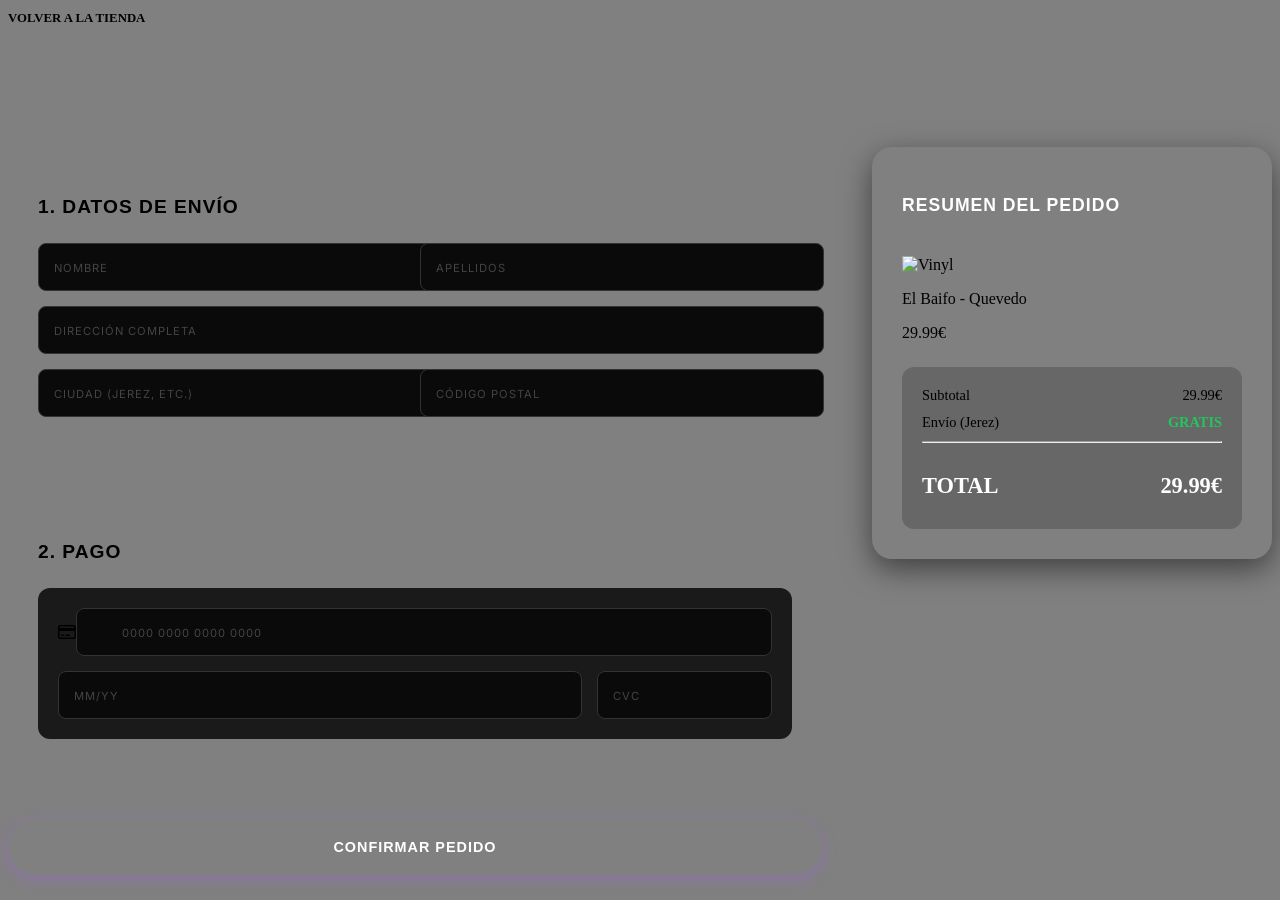
==== checkout/checkout.html @ c5056dcd "Update checkout.html with new product details" ====
<!DOCTYPE html>
<html lang="es">
<head>
    <meta charset="UTF-8">
    <meta name="viewport" content="width=device-width, initial-scale=1.0">
    <title>Checkout | Flowstage</title>
    <link href="https://fonts.googleapis.com/css2?family=Inter:wght@300;400;700&family=Syncopate:wght@400;700&display=swap" rel="stylesheet">
    <link rel="stylesheet" href="https://cdnjs.cloudflare.com/ajax/libs/font-awesome/6.4.0/css/all.min.css">
    <link rel="stylesheet" href="style.css"> <!-- Reutilizamos estilos globales -->
    <link rel="stylesheet" href="checkout.css">
</head>
<body class="checkout-page">

    <header>
        <div class="container">
            <nav>
                <a href="../index.html" class="back-link"> Volver a la tienda</a>
            </nav>
        </div>
    </header>

    <main class="container section-padding">
        <h1 class="section-title">Finalizar Compra</h1>

        <div class="checkout-grid">
            <!-- COLUMNA IZQUIERDA: FORMULARIO -->
            <section class="checkout-form">
                <form id="purchase-form">
                    <div class="form-group">
                        <h3>1. Datos de Envío</h3>
                        <div class="input-row">
                            <input type="text" placeholder="Nombre" required>
                            <input type="text" placeholder="Apellidos" required>
                        </div>
                        <input type="text" placeholder="Dirección completa" required>
                        <div class="input-row">
                            <input type="text" placeholder="Ciudad (Jerez, etc.)" required>
                            <input type="text" placeholder="Código Postal" required>
                        </div>
                    </div>

                    <div class="form-group">
                        <h3>2. Pago</h3>
                        <div class="payment-box">
                            <div class="card-input">
                                <i class="far fa-credit-card"></i>
                                <input type="text" placeholder="0000 0000 0000 0000" maxlength="16" required>
                            </div>
                            <div class="input-row">
                                <input type="text" placeholder="MM/YY" maxlength="5" required>
                                <input type="text" placeholder="CVC" maxlength="3" required>
                            </div>
                        </div>
                    </div>

                    <button type="submit" class="btn btn-primary btn-large">Confirmar Pedido</button>
                </form>
            </section>

            <!-- COLUMNA DERECHA: RESUMEN -->
            <aside class="order-summary">
                <div class="summary-card">
                    <h3>Resumen del pedido</h3>
                    <div class="cart-items" id="cart-items-list">
                        <!-- Los items se cargarán por JS o puedes dejarlos estáticos para la demo -->
                        <div class="item-mini">
                            <img src="Imagenes/el_baifo_quevedo" alt="Vinyl">
                            <div class="item-info">
                                <p>El Baifo - Quevedo</p>
                                <span>29.99€</span>
                            </div>
                        </div>
                    </div>

                    <div class="summary-totals">
                        <div class="total-row">
                            <span>Subtotal</span>
                            <span>29.99€</span>
                        </div>
                        <div class="total-row">
                            <span>Envío (Jerez)</span>
                            <span class="free">GRATIS</span>
                        </div>
                        <hr>
                        <div class="total-row final">
                            <span>TOTAL</span>
                            <span>29.99€</span>
                        </div>
                    </div>
                </div>
            </aside>
        </div>
    </main>

    <!-- MODAL DE ÉXITO (Oculto inicialmente) -->
    <div id="success-modal" class="modal">
        <div class="modal-content">
            <i class="fas fa-check-circle"></i>
            <h2>¡Pedido Confirmado!</h2>
            <p>Gracias por confiar en Flowstage. Tu música va de camino a Jerez.</p>
            <a href="index.html" class="btn btn-primary">Volver al inicio</a>
        </div>
    </div>

    <script src="checkout.js"></script>
</body>
</html>
---- checkout/checkout.css ----
/* TÍTULO PRINCIPAL (Finalizar Compra) */
h1.section-title {
    font-family: 'Syncopate', sans-serif;
    font-size: clamp(1.8rem, 5vw, 2.8rem); /* Tamaño responsivo */
    text-transform: uppercase;
    letter-spacing: -1px;
    margin-bottom: 40px;
    /* Degradado igual al logo de la home */
    background: linear-gradient(90deg, #fff, var(--accent-purple));
    -webkit-background-clip: text;
    -webkit-text-fill-color: transparent;
}

/* TÍTULOS DE LAS CAJAS (1. Datos de Envío, 2. Pago Simulado) */
.form-group h3 {
    font-family: 'Syncopate', sans-serif;
    font-size: 1rem;
    text-transform: uppercase;
    letter-spacing: 1px;
    color: var(--accent-purple); /* Color de acento */
    margin-bottom: 30px;
    display: flex;
    align-items: center;
}

/* TÍTULO DEL RESUMEN (Caja derecha) */
.summary-card h3 {
    font-family: 'Syncopate', sans-serif;
    font-size: 0.9rem;
    text-transform: uppercase;
    letter-spacing: 1px;
    color: #fff;
    border-bottom: 1px solid var(--glass);
    padding-bottom: 15px;
    margin-bottom: 25px;
}

input {
    font-family: 'Inter', sans-serif; /* Texto de lectura limpio */
    background: #0d0d0d;
    border: 1px solid #222;
    padding: 15px;
    border-radius: 8px;
    color: white;
    transition: var(--transition);
}

input:focus {
    border-color: var(--accent-purple);
    background: #111;
    box-shadow: 0 0 10px rgba(168, 85, 247, 0.2);
    outline: none;
}

/* Estilo para los placeholders (el texto sugerido) */
input::placeholder {
    color: #444;
    text-transform: uppercase;
    font-size: 0.7rem;
    letter-spacing: 1px;
}

/* Estilos específicos para Checkout */
.checkout-page {
    background: gray;
}

.back-link {
    color: var(--text-dim);
    font-size: 0.8rem;
    text-transform: uppercase;
    font-weight: 700;
    text-decoration: none;
}

.checkout-grid {
    display: grid;
    grid-template-columns: 1fr 400px;
    gap: 50px;
    margin-top: 40px;
}

.form-group {
    background: var(--bg-card);
    padding: 30px;
    border-radius: 20px;
    margin-bottom: 30px;
    border: 1px solid var(--glass);
}

.form-group h3 {
    margin-bottom: 25px;
    font-size: 1.2rem;
    color: var(--accent-purple);
}

.input-row {
    display: grid;
    grid-template-columns: 1fr 1fr;
    gap: 10px;
}

input {
    width: 100%;
    background: #0a0a0a;
    border: 1px solid #333;
    padding: 15px;
    border-radius: 8px;
    color: white;
    margin-bottom: 15px;
    font-family: 'Inter', sans-serif;
}

input:focus {
    outline: none;
    border-color: var(--accent-purple);
}

/* 1. Contenedor principal del pago */
.payment-box {
    background: #1a1a1a;
    padding: 20px;
    border-radius: 12px;
    width: 100%; /* Asegura que no se pase del ancho del padre */
    box-sizing: border-box;
}

/* 2. Ajuste de las filas de input */
.payment-box .input-row {
    display: grid;
    grid-template-columns: 1fr 100px; /* El CVC tendrá siempre 100px de ancho */
    gap: 15px;
    width: 100%;
    margin-top: 15px; /* Separación con el número de tarjeta */
}

/* 3. ¡IMPORTANTE! Quitar márgenes que empujan la caja hacia afuera */
.payment-box input {
    margin-bottom: 0 !important; /* Quita el margen de 15px que pusimos globalmente */
    width: 100%;
    box-sizing: border-box; /* Evita que el padding sume ancho extra */
}

/* 4. Estilo específico para el número de tarjeta (el de arriba) */
.card-input {
    width: 100%;
    position: relative;
    display: flex;
    align-items: center;
}

.card-input input {
    padding-left: 45px; /* Espacio para el icono de la tarjeta */
}

/* BOTÓN DE CONFIRMACIÓN (Estilo Flowstage) */
.btn-large {
    width: 100%;
    padding: 20px;
    margin-top: 20px;
    
    /* Formato idéntico a la Home */
    font-family: 'Syncopate', sans-serif;
    font-weight: 700;
    text-transform: uppercase;
    font-size: 0.9rem;
    letter-spacing: 1px;
    
    background: var(--accent-purple);
    color: white;
    border: none;
    border-radius: 50px; /* Redondeado total como en la principal */
    cursor: pointer;
    transition: var(--transition);
    
    /* Sombra inicial sutil */
    box-shadow: 0 4px 15px rgba(168, 85, 247, 0.3);
}

/* EFECTO HOVER (Al pasar el ratón) */
.btn-large:hover {
    transform: translateY(-3px); /* Se eleva un poco */
    background: #b566ff; /* Un púrpura un poco más claro */
    box-shadow: 0 0 25px rgba(168, 85, 247, 0.6); /* Brillo neón */
}

/* EFECTO ACTIVE (Al hacer click) */
.btn-large:active {
    transform: translateY(-1px);
}

/* Estilo para cuando el botón está deshabilitado (Procesando...) */
.btn-large:disabled {
    background: #333;
    cursor: not-allowed;
    transform: none;
    box-shadow: none;
}

/* CAJA DEL RESUMEN DEL PEDIDO */
.summary-card {
    background: var(--bg-card); /* Usamos el gris oscuro de las tarjetas */
    padding: 30px;
    border-radius: 20px;
    border: 1px solid var(--accent-purple); /* Borde neón para que resalte */
    position: sticky;
    top: 120px; /* Se queda pegado al hacer scroll */
    box-shadow: 0 10px 30px rgba(0, 0, 0, 0.5); /* Sombra para dar profundidad */
}

/* Título dentro de la caja */
.summary-card h3 {
    margin-bottom: 25px;
    font-size: 1.1rem;
    border-bottom: 1px solid var(--glass);
    padding-bottom: 15px;
    color: white;
}

/* Contenedor de los productos dentro de la caja */
.cart-items {
    margin-bottom: 25px;
}

/* Fila de totales */
.summary-totals {
    background: rgba(0, 0, 0, 0.2); /* Un fondo un poco más oscuro para los totales */
    padding: 20px;
    border-radius: 12px;
}

.total-row {
    display: flex;
    justify-content: space-between;
    margin-bottom: 10px;
    font-size: 0.9rem;
    color: var(--text-dim);
}

.total-row.final {
    margin-top: 15px;
    padding-top: 15px;
    border-top: 1px solid var(--glass);
    font-size: 1.4rem;
    font-weight: 700;
    color: white;
}

.total-row span.free {
    color: #22c55e; /* Color verde para el envío gratis */
    font-weight: 700;
}

.free { color: #22c55e; font-weight: 700; }

.final {
    font-size: 1.3rem;
    font-weight: 700;
    margin-top: 20px;
}

/* Modal */
.modal {
    display: none;
    position: fixed;
    top: 0; left: 0; width: 100%; height: 100%;
    background: rgba(0,0,0,0.9);
    z-index: 2000;
    justify-content: center;
    align-items: center;
}

.modal-content {
    background: var(--bg-card);
    padding: 50px;
    border-radius: 30px;
    text-align: center;
    max-width: 400px;
    border: 1px solid var(--accent-purple);
}

.modal-content i {
    font-size: 4rem;
    color: #22c55e;
    margin-bottom: 20px;
}

@media (max-width: 992px) {
    .checkout-grid { grid-template-columns: 1fr; }
}
/* Solo afecta a la fila que está dentro de la caja de pago */
.payment-box .input-row {
    grid-template-columns: 3fr 1fr; /* Aquí el CVC será aún más pequeño (25% del total) */
}
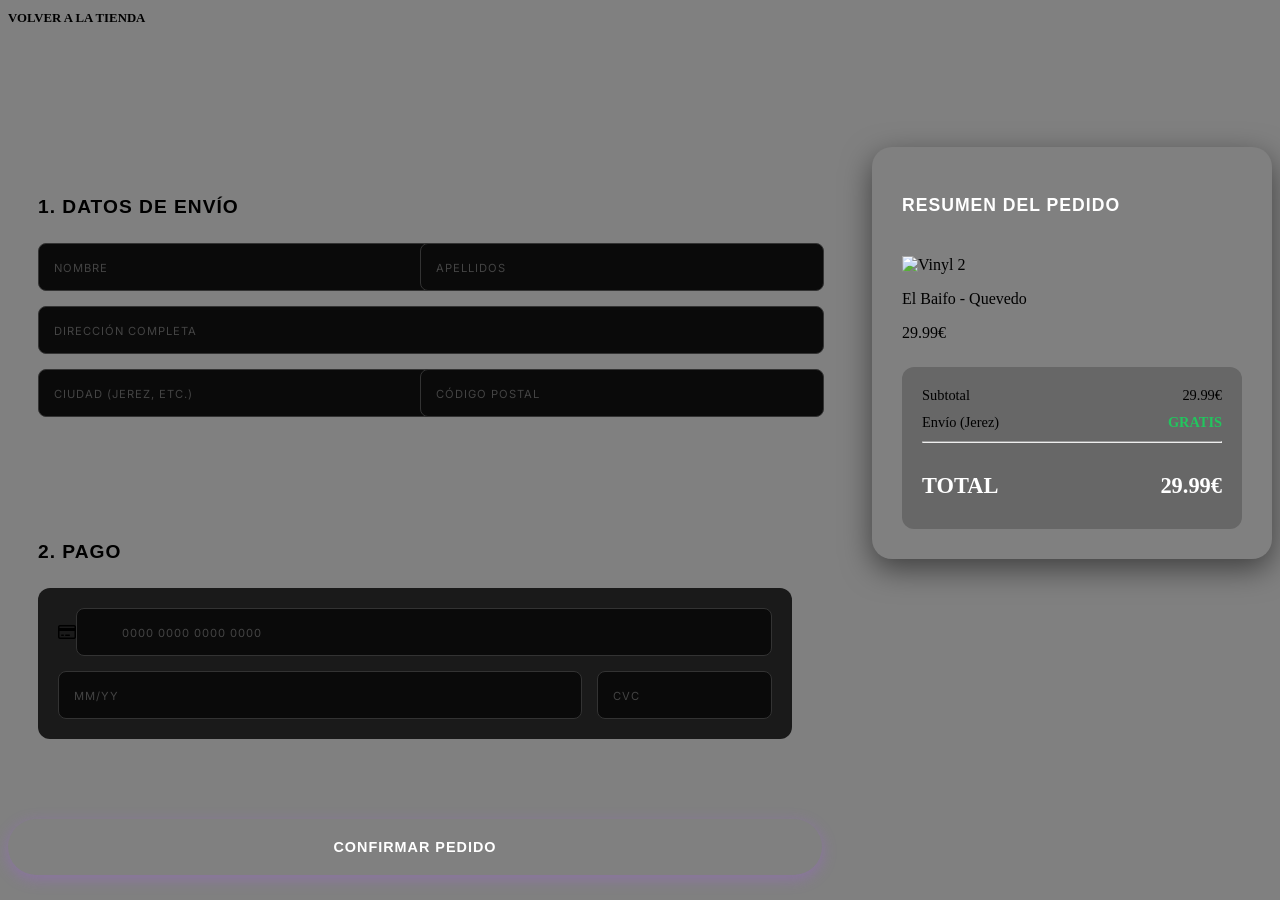
==== commit 1e1ed6a5: "Fix HTML formatting issues in checkout.html" ====
--- a/checkout/checkout.html
+++ b/checkout/checkout.html
@@ -64,7 +64,7 @@
                     <div class="cart-items" id="cart-items-list">
                         <!-- Los items se cargarán por JS o puedes dejarlos estáticos para la demo -->
                         <div class="item-mini">
-                            <img src="Imagenes/el_baifo_quevedo" alt="Vinyl">
+                            <img img src="Imagenes/el_baifo_quevedo.png" class="vinyl-img" alt="Vinyl 2">
                             <div class="item-info">
                                 <p>El Baifo - Quevedo</p>
                                 <span>29.99€</span>
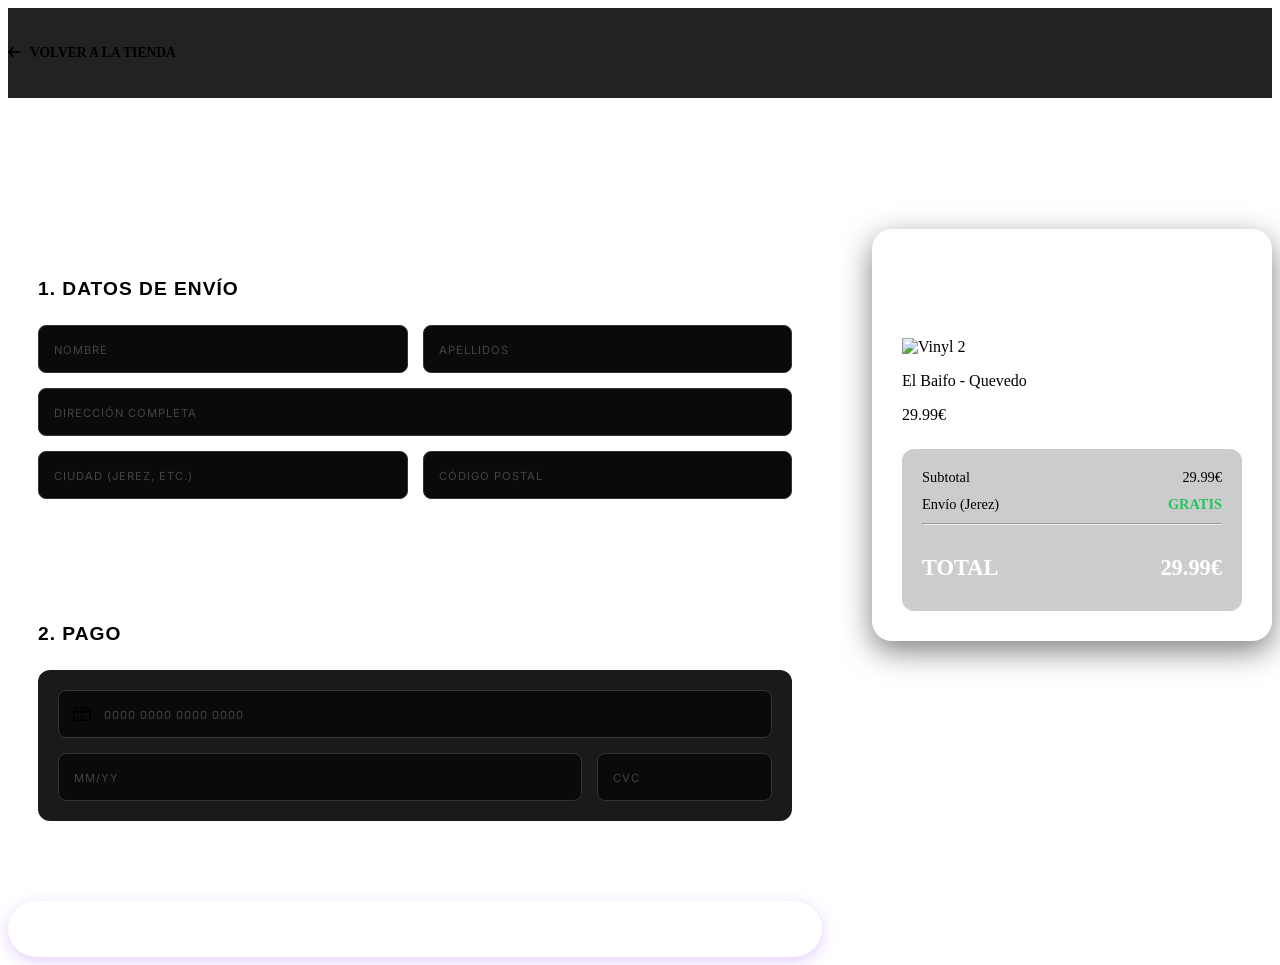
==== commit 4ae8f752: "Refactor checkout.html structure and styles" ====
--- a/checkout/checkout.html
+++ b/checkout/checkout.html
@@ -11,14 +11,16 @@
 </head>
 <body class="checkout-page">
 
-    <header>
+<header class="checkout-header">
         <div class="container">
             <nav>
-                <a href="../index.html" class="back-link"> Volver a la tienda</a>
+                <a href="../index.html" class="back-link">
+                    <i class="fas fa-arrow-left"></i> Volver a la tienda
+                </a>
             </nav>
         </div>
-    </header>
-
+</header>
+    
     <main class="container section-padding">
         <h1 class="section-title">Finalizar Compra</h1>
 
--- a/checkout/checkout.css
+++ b/checkout/checkout.css
@@ -1,48 +1,115 @@
-/* TÍTULO PRINCIPAL (Finalizar Compra) */
+/* TÍTULO PRINCIPAL */
 h1.section-title {
     font-family: 'Syncopate', sans-serif;
-    font-size: clamp(1.8rem, 5vw, 2.8rem); /* Tamaño responsivo */
+    font-size: clamp(1.8rem, 5vw, 2.8rem);
     text-transform: uppercase;
     letter-spacing: -1px;
     margin-bottom: 40px;
-    /* Degradado igual al logo de la home */
     background: linear-gradient(90deg, #fff, var(--accent-purple));
     -webkit-background-clip: text;
     -webkit-text-fill-color: transparent;
 }
 
-/* TÍTULOS DE LAS CAJAS (1. Datos de Envío, 2. Pago Simulado) */
+/* FONDO DE LA PÁGINA (Corregido) */
+.checkout-page {
+    background-color: var(--bg-dark); /* Adiós al gris, vuelve el modo oscuro */
+}
+
+/* HEADER ESPECÍFICO DE CHECKOUT */
+.checkout-header {
+    height: 90px;
+    display: flex;
+    align-items: center;
+    background: rgba(10, 10, 10, 0.9);
+    backdrop-filter: blur(12px);
+    border-bottom: 1px solid var(--glass);
+    margin-bottom: 40px;
+}
+
+.back-link {
+    color: var(--text-dim);
+    font-size: 0.85rem;
+    text-transform: uppercase;
+    font-weight: 700;
+    text-decoration: none;
+    transition: var(--transition);
+    display: flex;
+    align-items: center;
+    gap: 10px;
+}
+
+.back-link:hover {
+    color: var(--accent-purple);
+}
+
+/* ESTRUCTURA PRINCIPAL */
+.checkout-grid {
+    display: grid;
+    grid-template-columns: 1fr 400px;
+    gap: 50px;
+}
+
+/* CAJAS DE FORMULARIO Y RESUMEN */
+.form-group, .summary-card {
+    background: var(--bg-card);
+    padding: 30px;
+    border-radius: 20px;
+    border: 1px solid var(--glass);
+}
+
+.form-group {
+    margin-bottom: 30px;
+}
+
+.summary-card {
+    border-color: var(--accent-purple); /* Toque neón al resumen */
+    position: sticky;
+    top: 120px;
+    box-shadow: 0 10px 30px rgba(0, 0, 0, 0.5);
+}
+
+.form-group h3, .summary-card h3 {
+    font-family: 'Syncopate', sans-serif;
+    text-transform: uppercase;
+    letter-spacing: 1px;
+}
+
 .form-group h3 {
-    font-family: 'Syncopate', sans-serif;
-    font-size: 1rem;
-    text-transform: uppercase;
-    letter-spacing: 1px;
-    color: var(--accent-purple); /* Color de acento */
-    margin-bottom: 30px;
-    display: flex;
-    align-items: center;
-}
-
-/* TÍTULO DEL RESUMEN (Caja derecha) */
+    font-size: 1.2rem;
+    color: var(--accent-purple);
+    margin-bottom: 25px;
+}
+
 .summary-card h3 {
-    font-family: 'Syncopate', sans-serif;
-    font-size: 0.9rem;
-    text-transform: uppercase;
-    letter-spacing: 1px;
-    color: #fff;
+    font-size: 1.1rem;
+    color: white;
     border-bottom: 1px solid var(--glass);
     padding-bottom: 15px;
     margin-bottom: 25px;
 }
 
+/* INPUTS UNIFICADOS */
+.input-row {
+    display: grid;
+    grid-template-columns: 1fr 1fr;
+    gap: 15px;
+    margin-bottom: 15px;
+}
+
 input {
-    font-family: 'Inter', sans-serif; /* Texto de lectura limpio */
-    background: #0d0d0d;
-    border: 1px solid #222;
+    width: 100%;
+    font-family: 'Inter', sans-serif;
+    background: #0a0a0a;
+    border: 1px solid #333;
     padding: 15px;
     border-radius: 8px;
     color: white;
     transition: var(--transition);
+    box-sizing: border-box;
+}
+
+input:not(.input-row input) {
+    margin-bottom: 15px;
 }
 
 input:focus {
@@ -52,7 +119,6 @@
     outline: none;
 }
 
-/* Estilo para los placeholders (el texto sugerido) */
 input::placeholder {
     color: #444;
     text-transform: uppercase;
@@ -60,136 +126,70 @@
     letter-spacing: 1px;
 }
 
-/* Estilos específicos para Checkout */
-.checkout-page {
-    background: gray;
-}
-
-.back-link {
-    color: var(--text-dim);
-    font-size: 0.8rem;
-    text-transform: uppercase;
-    font-weight: 700;
-    text-decoration: none;
-}
-
-.checkout-grid {
-    display: grid;
-    grid-template-columns: 1fr 400px;
-    gap: 50px;
-    margin-top: 40px;
-}
-
-.form-group {
-    background: var(--bg-card);
-    padding: 30px;
-    border-radius: 20px;
-    margin-bottom: 30px;
-    border: 1px solid var(--glass);
-}
-
-.form-group h3 {
-    margin-bottom: 25px;
-    font-size: 1.2rem;
-    color: var(--accent-purple);
-}
-
-.input-row {
-    display: grid;
-    grid-template-columns: 1fr 1fr;
-    gap: 10px;
-}
-
-input {
-    width: 100%;
-    background: #0a0a0a;
-    border: 1px solid #333;
-    padding: 15px;
-    border-radius: 8px;
-    color: white;
-    margin-bottom: 15px;
-    font-family: 'Inter', sans-serif;
-}
-
-input:focus {
-    outline: none;
-    border-color: var(--accent-purple);
-}
-
-/* 1. Contenedor principal del pago */
+/* ZONA DE PAGO (TARJETA) */
 .payment-box {
     background: #1a1a1a;
     padding: 20px;
     border-radius: 12px;
-    width: 100%; /* Asegura que no se pase del ancho del padre */
+    width: 100%;
     box-sizing: border-box;
 }
 
-/* 2. Ajuste de las filas de input */
+.card-input {
+    width: 100%;
+    position: relative;
+    display: flex;
+    align-items: center;
+}
+
+.card-input i {
+    position: absolute;
+    left: 15px;
+    color: var(--text-dim);
+}
+
+.card-input input {
+    padding-left: 45px;
+    margin-bottom: 0 !important; 
+}
+
 .payment-box .input-row {
-    display: grid;
-    grid-template-columns: 1fr 100px; /* El CVC tendrá siempre 100px de ancho */
+    grid-template-columns: 3fr 1fr;
     gap: 15px;
-    width: 100%;
-    margin-top: 15px; /* Separación con el número de tarjeta */
-}
-
-/* 3. ¡IMPORTANTE! Quitar márgenes que empujan la caja hacia afuera */
+    margin-top: 15px;
+    margin-bottom: 0;
+}
+
 .payment-box input {
-    margin-bottom: 0 !important; /* Quita el margen de 15px que pusimos globalmente */
-    width: 100%;
-    box-sizing: border-box; /* Evita que el padding sume ancho extra */
-}
-
-/* 4. Estilo específico para el número de tarjeta (el de arriba) */
-.card-input {
-    width: 100%;
-    position: relative;
-    display: flex;
-    align-items: center;
-}
-
-.card-input input {
-    padding-left: 45px; /* Espacio para el icono de la tarjeta */
-}
-
-/* BOTÓN DE CONFIRMACIÓN (Estilo Flowstage) */
+    margin-bottom: 0 !important;
+}
+
+/* BOTÓN DE CONFIRMAR */
 .btn-large {
     width: 100%;
     padding: 20px;
     margin-top: 20px;
-    
-    /* Formato idéntico a la Home */
     font-family: 'Syncopate', sans-serif;
     font-weight: 700;
     text-transform: uppercase;
     font-size: 0.9rem;
     letter-spacing: 1px;
-    
     background: var(--accent-purple);
     color: white;
     border: none;
-    border-radius: 50px; /* Redondeado total como en la principal */
+    border-radius: 50px;
     cursor: pointer;
     transition: var(--transition);
-    
-    /* Sombra inicial sutil */
     box-shadow: 0 4px 15px rgba(168, 85, 247, 0.3);
 }
 
-/* EFECTO HOVER (Al pasar el ratón) */
 .btn-large:hover {
-    transform: translateY(-3px); /* Se eleva un poco */
-    background: #b566ff; /* Un púrpura un poco más claro */
-    box-shadow: 0 0 25px rgba(168, 85, 247, 0.6); /* Brillo neón */
-}
-
-/* EFECTO ACTIVE (Al hacer click) */
-.btn-large:active {
-    transform: translateY(-1px);
-}
-
-/* Estilo para cuando el botón está deshabilitado (Procesando...) */
+    transform: translateY(-3px);
+    background: #b566ff;
+    box-shadow: 0 0 25px rgba(168, 85, 247, 0.6);
+}
+
+.btn-large:active { transform: translateY(-1px); }
 .btn-large:disabled {
     background: #333;
     cursor: not-allowed;
@@ -197,34 +197,11 @@
     box-shadow: none;
 }
 
-/* CAJA DEL RESUMEN DEL PEDIDO */
-.summary-card {
-    background: var(--bg-card); /* Usamos el gris oscuro de las tarjetas */
-    padding: 30px;
-    border-radius: 20px;
-    border: 1px solid var(--accent-purple); /* Borde neón para que resalte */
-    position: sticky;
-    top: 120px; /* Se queda pegado al hacer scroll */
-    box-shadow: 0 10px 30px rgba(0, 0, 0, 0.5); /* Sombra para dar profundidad */
-}
-
-/* Título dentro de la caja */
-.summary-card h3 {
-    margin-bottom: 25px;
-    font-size: 1.1rem;
-    border-bottom: 1px solid var(--glass);
-    padding-bottom: 15px;
-    color: white;
-}
-
-/* Contenedor de los productos dentro de la caja */
-.cart-items {
-    margin-bottom: 25px;
-}
-
-/* Fila de totales */
+/* TOTALES DEL RESUMEN */
+.cart-items { margin-bottom: 25px; }
+
 .summary-totals {
-    background: rgba(0, 0, 0, 0.2); /* Un fondo un poco más oscuro para los totales */
+    background: rgba(0, 0, 0, 0.2);
     padding: 20px;
     border-radius: 12px;
 }
@@ -246,20 +223,9 @@
     color: white;
 }
 
-.total-row span.free {
-    color: #22c55e; /* Color verde para el envío gratis */
-    font-weight: 700;
-}
-
 .free { color: #22c55e; font-weight: 700; }
 
-.final {
-    font-size: 1.3rem;
-    font-weight: 700;
-    margin-top: 20px;
-}
-
-/* Modal */
+/* MODAL */
 .modal {
     display: none;
     position: fixed;
@@ -285,10 +251,7 @@
     margin-bottom: 20px;
 }
 
+/* RESPONSIVE */
 @media (max-width: 992px) {
     .checkout-grid { grid-template-columns: 1fr; }
 }
-/* Solo afecta a la fila que está dentro de la caja de pago */
-.payment-box .input-row {
-    grid-template-columns: 3fr 1fr; /* Aquí el CVC será aún más pequeño (25% del total) */
-}
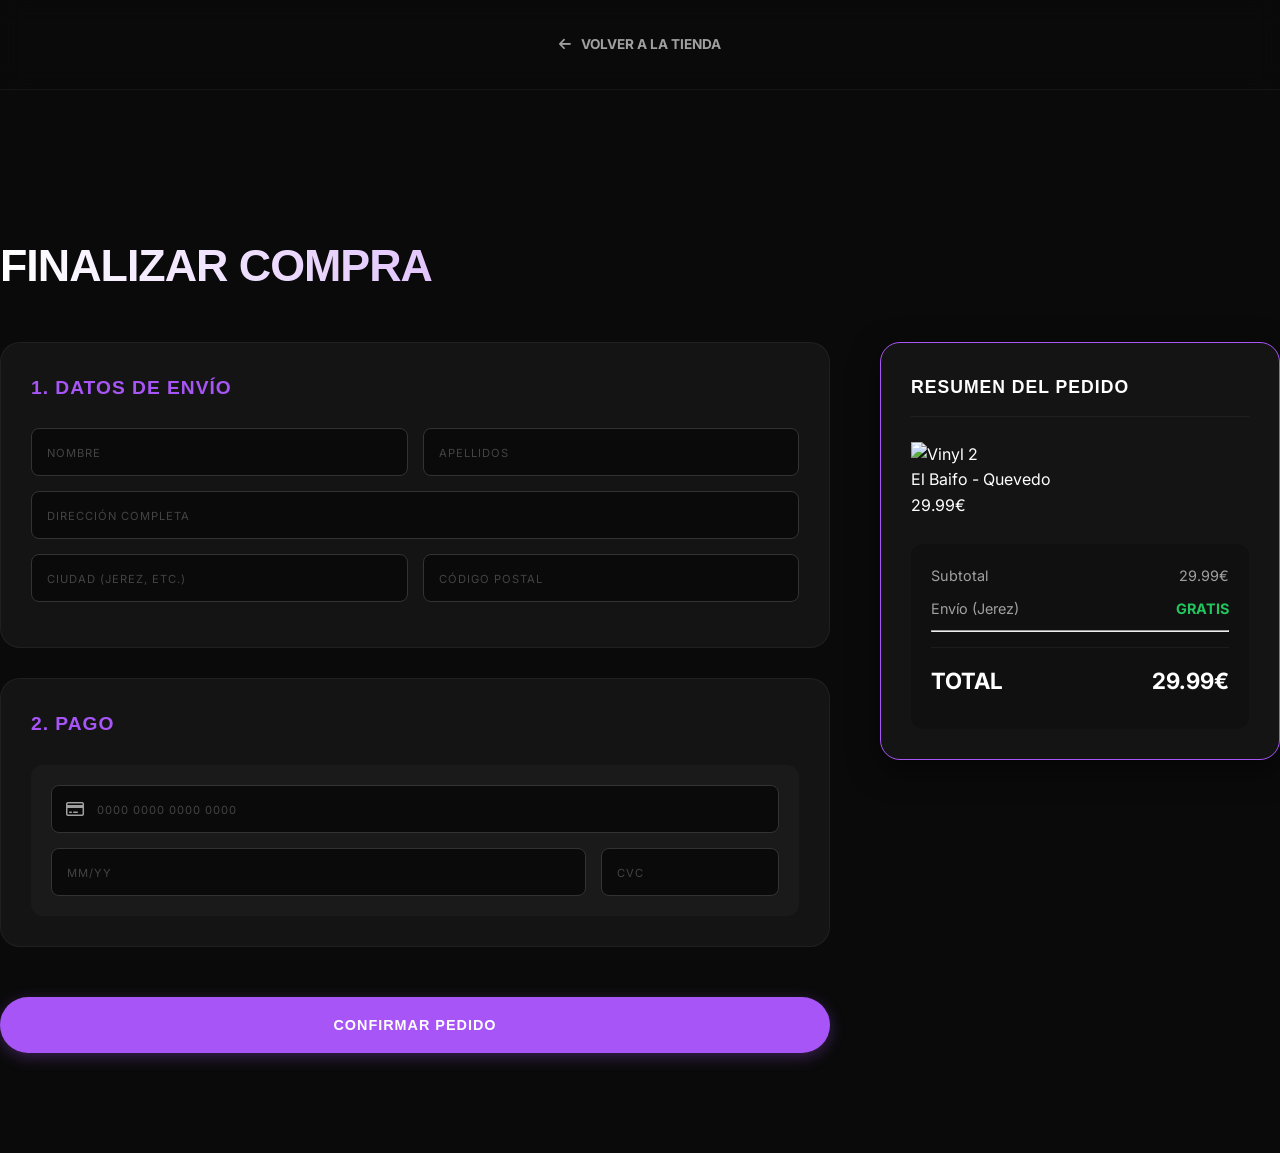
==== commit ae5f42d7: "Fix HTML formatting and structure in checkout.html" ====
--- a/checkout/checkout.html
+++ b/checkout/checkout.html
@@ -6,7 +6,7 @@
     <title>Checkout | Flowstage</title>
     <link href="https://fonts.googleapis.com/css2?family=Inter:wght@300;400;700&family=Syncopate:wght@400;700&display=swap" rel="stylesheet">
     <link rel="stylesheet" href="https://cdnjs.cloudflare.com/ajax/libs/font-awesome/6.4.0/css/all.min.css">
-    <link rel="stylesheet" href="style.css"> <!-- Reutilizamos estilos globales -->
+    <link rel="stylesheet" href="../style.css"> <!-- Reutilizamos estilos globales -->
     <link rel="stylesheet" href="checkout.css">
 </head>
 <body class="checkout-page">
@@ -19,7 +19,7 @@
                 </a>
             </nav>
         </div>
-</header>
+ </header>
     
     <main class="container section-padding">
         <h1 class="section-title">Finalizar Compra</h1>
@@ -66,7 +66,7 @@
                     <div class="cart-items" id="cart-items-list">
                         <!-- Los items se cargarán por JS o puedes dejarlos estáticos para la demo -->
                         <div class="item-mini">
-                            <img img src="Imagenes/el_baifo_quevedo.png" class="vinyl-img" alt="Vinyl 2">
+                            <img src="Imagenes/el_baifo_quevedo.png" class="vinyl-img" alt="Vinyl 2">
                             <div class="item-info">
                                 <p>El Baifo - Quevedo</p>
                                 <span>29.99€</span>
--- a/style.css
+++ b/style.css
@@ -0,0 +1,240 @@
+/* VARIABLES DE DISEÑO */
+:root {
+    --bg-dark: #0a0a0a;
+    --bg-card: #141414;
+    --accent-purple: #a855f7;
+    --accent-orange: #f97316;
+    --text-main: #ffffff;
+    --text-dim: #a0a0a0;
+    --glass: rgba(255, 255, 255, 0.05);
+    --transition: all 0.3s cubic-bezier(0.4, 0, 0.2, 1);
+}
+
+/* RESET GENERAL */
+* { margin: 0; padding: 0; box-sizing: border-box; }
+
+body {
+    font-family: 'Inter', sans-serif;
+    background-color: var(--bg-dark);
+    color: var(--text-main);
+    line-height: 1.6;
+    overflow-x: hidden;
+}
+
+h1, h2, h3, .logo {
+    font-family: 'Syncopate', sans-serif;
+    text-transform: uppercase;
+    letter-spacing: -1px;
+}
+
+.container { max-width: 1300px; margin: 0 auto; padding: 0 25px; }
+.text-dim { color: var(--text-dim); margin-bottom: 20px; }
+
+/* HEADER & NAV */
+header {
+    height: 90px;
+    display: flex;
+    align-items: center;
+    position: sticky;
+    top: 0;
+    z-index: 1000;
+    background: rgba(10, 10, 10, 0.9);
+    backdrop-filter: blur(12px);
+    border-bottom: 1px solid var(--glass);
+    transition: var(--transition);
+}
+
+nav {
+    display: flex;
+    justify-content: space-between;
+    align-items: center;
+    width: 100%;
+}
+
+.logo {
+    font-size: 1.6rem;
+    font-weight: 700;
+    background: linear-gradient(90deg, #fff, var(--accent-purple));
+    -webkit-background-clip: text;
+    -webkit-text-fill-color: transparent;
+    margin-right: 50px; /* Separación del logo corregida */
+    text-decoration: none;
+}
+
+.nav-links {
+    display: flex;
+    gap: 35px;
+    margin-right: auto;
+}
+
+.nav-links a {
+    font-size: 0.85rem;
+    font-weight: 600;
+    letter-spacing: 1px;
+    color: var(--text-dim);
+    text-decoration: none;
+    transition: var(--transition);
+}
+
+.nav-links a:hover { color: var(--accent-purple); }
+
+.nav-icons { display: flex; align-items: center; gap: 10px; }
+
+/* Corrección de márgenes para la lupa */
+.search-trigger {
+    margin: 0 20px; 
+    padding: 10px;
+    cursor: pointer;
+    color: var(--text-dim);
+    transition: var(--transition);
+}
+
+.search-trigger:hover { color: white; transform: scale(1.1); }
+
+.cart-icon {
+    position: relative;
+    padding: 10px;
+    font-size: 1.2rem;
+    color: white;
+    text-decoration: none;
+}
+
+.cart-badge {
+    position: absolute;
+    top: 0;
+    right: 0;
+    background: var(--accent-orange);
+    font-size: 0.65rem;
+    padding: 2px 6px;
+    border-radius: 50%;
+}
+
+/* HERO SECTION */
+.hero { padding: 120px 0 60px; }
+.hero-title {
+    font-size: clamp(2.5rem, 8vw, 5.5rem);
+    line-height: 0.9;
+    margin-bottom: 60px;
+    text-align: center;
+}
+.hero-title span { color: var(--accent-purple); display: block; }
+
+.blog-grid {
+    display: grid;
+    grid-template-columns: repeat(auto-fit, minmax(320px, 1fr));
+    gap: 30px;
+}
+
+.blog-card {
+    background: var(--bg-card);
+    border-radius: 20px;
+    overflow: hidden;
+    border: 1px solid var(--glass);
+    transition: var(--transition);
+}
+
+.blog-card:hover { transform: translateY(-10px); border-color: var(--accent-purple); }
+.blog-img { width: 100%; height: 260px; object-fit: cover; }
+.blog-content { padding: 30px; }
+.blog-tag { color: var(--accent-orange); font-size: 0.7rem; font-weight: 700; margin-bottom: 10px; display: block; }
+
+/* SHOWCASE SECTION */
+.showcase-section { padding: 80px 0; }
+.image-container {
+    width: 100%;
+    height: 600px;
+    border-radius: 30px;
+    overflow: hidden;
+    position: relative;
+    border: 1px solid var(--glass);
+}
+.image-container img { width: 100%; height: 100%; object-fit: cover; }
+.image-overlay {
+    position: absolute;
+    bottom: 40px;
+    left: 40px;
+    max-width: 500px;
+    z-index: 2;
+}
+.overlay-tag { color: var(--accent-purple); font-weight: 700; letter-spacing: 2px; }
+
+/* SHOP SECTION */
+.section-padding { padding: 100px 0; }
+.section-title { margin-bottom: 40px; font-size: 2rem; }
+.shop-grid {
+    display: grid;
+    grid-template-columns: repeat(auto-fill, minmax(260px, 1fr));
+    gap: 35px;
+}
+.product-card {
+    background: var(--bg-card);
+    padding: 20px;
+    border-radius: 15px;
+    transition: var(--transition);
+    text-align: center;
+}
+.vinyl-wrapper {
+    position: relative;
+    margin-bottom: 20px;
+    aspect-ratio: 1/1;
+    overflow: hidden;
+    border-radius: 10px;
+    background: #1a1a1a;
+}
+.vinyl-img { width: 100%; height: 100%; object-fit: cover; transition: var(--transition); }
+.product-card:hover .vinyl-img { transform: scale(1.1) rotate(5deg); }
+.price { color: var(--accent-purple); font-weight: 700; font-size: 1.2rem; margin: 10px 0; }
+
+/* BUTTONS */
+.btn {
+    display: inline-block;
+    padding: 14px 30px;
+    border-radius: 50px;
+    font-weight: 700;
+    text-transform: uppercase;
+    font-size: 0.8rem;
+    cursor: pointer;
+    border: none;
+    transition: var(--transition);
+    text-decoration: none;
+}
+.btn-primary { background: var(--accent-purple); color: white; }
+.btn-add {
+    width: 100%;
+    background: transparent;
+    border: 1px solid var(--accent-purple);
+    color: white;
+}
+.btn-add:hover { background: var(--accent-purple); }
+
+/* CUSTOM CTA SECTION */
+.custom-section {
+    background: linear-gradient(rgba(0,0,0,0.6), rgba(0,0,0,0.8)), url('https://images.unsplash.com/photo-1598488035139-bdbb2231ce04?auto=format&fit=crop&q=80&w=1500');
+    background-size: cover;
+    background-position: center;
+    padding: 140px 40px;
+    border-radius: 40px;
+    margin: 40px 0;
+    text-align: center;
+}
+.cta-title { font-size: clamp(2rem, 5vw, 3.5rem); margin-bottom: 20px; }
+.cta-text { max-width: 600px; margin: 0 auto 30px; color: #ccc; }
+.btn-custom { background: var(--accent-orange); color: white; padding: 18px 45px; }
+
+/* FOOTER */
+footer { background: #050505; padding: 100px 0 40px; border-top: 1px solid var(--glass); }
+.footer-grid { display: grid; grid-template-columns: repeat(auto-fit, minmax(220px, 1fr)); gap: 50px; }
+.footer-nav ul { list-style: none; }
+.footer-nav a { color: var(--text-dim); text-decoration: none; font-size: 0.9rem; transition: 0.3s; }
+.footer-nav a:hover { color: var(--accent-purple); }
+.social-icons { display: flex; gap: 20px; margin-top: 25px; }
+.social-icons a { color: white; font-size: 1.4rem; transition: 0.3s; }
+.social-icons a:hover { color: var(--accent-purple); }
+.copyright { text-align: center; margin-top: 60px; color: #444; font-size: 0.7rem; border-top: 1px solid var(--glass); padding-top: 20px; }
+
+/* RESPONSIVE */
+@media (max-width: 992px) {
+    .nav-links { display: none; }
+    .logo { margin-right: 0; }
+    .image-container { height: 400px; }
+}
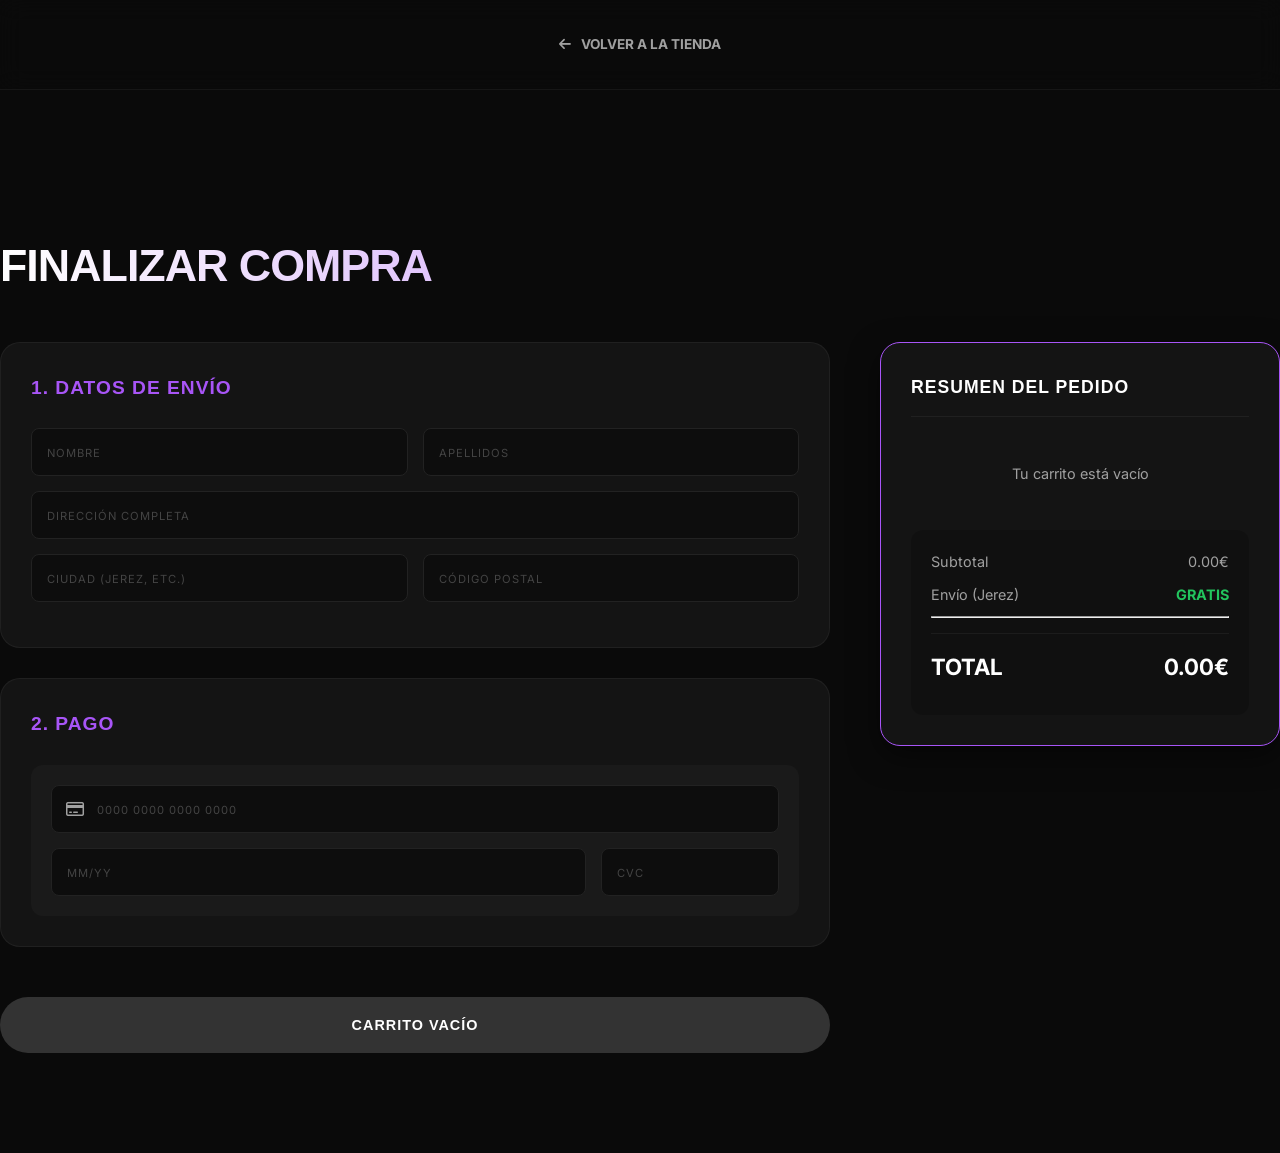
==== commit 08b49ee8: "Add files via upload" ====
--- a/checkout/checkout.html
+++ b/checkout/checkout.html
@@ -6,12 +6,13 @@
     <title>Checkout | Flowstage</title>
     <link href="https://fonts.googleapis.com/css2?family=Inter:wght@300;400;700&family=Syncopate:wght@400;700&display=swap" rel="stylesheet">
     <link rel="stylesheet" href="https://cdnjs.cloudflare.com/ajax/libs/font-awesome/6.4.0/css/all.min.css">
-    <link rel="stylesheet" href="../style.css"> <!-- Reutilizamos estilos globales -->
+    
+    <link rel="stylesheet" href="../style.css"> 
     <link rel="stylesheet" href="checkout.css">
 </head>
 <body class="checkout-page">
 
-<header class="checkout-header">
+    <header class="checkout-header">
         <div class="container">
             <nav>
                 <a href="../index.html" class="back-link">
@@ -19,13 +20,12 @@
                 </a>
             </nav>
         </div>
- </header>
-    
+    </header>
+
     <main class="container section-padding">
         <h1 class="section-title">Finalizar Compra</h1>
 
         <div class="checkout-grid">
-            <!-- COLUMNA IZQUIERDA: FORMULARIO -->
             <section class="checkout-form">
                 <form id="purchase-form">
                     <div class="form-group">
@@ -59,14 +59,12 @@
                 </form>
             </section>
 
-            <!-- COLUMNA DERECHA: RESUMEN -->
             <aside class="order-summary">
                 <div class="summary-card">
                     <h3>Resumen del pedido</h3>
                     <div class="cart-items" id="cart-items-list">
-                        <!-- Los items se cargarán por JS o puedes dejarlos estáticos para la demo -->
                         <div class="item-mini">
-                            <img src="Imagenes/el_baifo_quevedo.png" class="vinyl-img" alt="Vinyl 2">
+                            <img src="../Imagenes/el_baifo_quevedo.png" class="vinyl-img" alt="Vinyl 2">
                             <div class="item-info">
                                 <p>El Baifo - Quevedo</p>
                                 <span>29.99€</span>
@@ -94,16 +92,15 @@
         </div>
     </main>
 
-    <!-- MODAL DE ÉXITO (Oculto inicialmente) -->
     <div id="success-modal" class="modal">
         <div class="modal-content">
             <i class="fas fa-check-circle"></i>
             <h2>¡Pedido Confirmado!</h2>
             <p>Gracias por confiar en Flowstage. Tu música va de camino a Jerez.</p>
-            <a href="index.html" class="btn btn-primary">Volver al inicio</a>
+            <a href="../index.html" class="btn btn-primary">Volver al inicio</a>
         </div>
     </div>
 
     <script src="checkout.js"></script>
 </body>
-</html>
+</html>
--- a/checkout/checkout.css
+++ b/checkout/checkout.css
@@ -10,9 +10,9 @@
     -webkit-text-fill-color: transparent;
 }
 
-/* FONDO DE LA PÁGINA (Corregido) */
+/* FONDO DE LA PÁGINA */
 .checkout-page {
-    background-color: var(--bg-dark); /* Adiós al gris, vuelve el modo oscuro */
+    background-color: var(--bg-dark); /* Vincula directamente tu variable del modo oscuro */
 }
 
 /* HEADER ESPECÍFICO DE CHECKOUT */
@@ -62,7 +62,7 @@
 }
 
 .summary-card {
-    border-color: var(--accent-purple); /* Toque neón al resumen */
+    border-color: var(--accent-purple); /* Borde de neón para destacar el total */
     position: sticky;
     top: 120px;
     box-shadow: 0 10px 30px rgba(0, 0, 0, 0.5);
@@ -99,8 +99,8 @@
 input {
     width: 100%;
     font-family: 'Inter', sans-serif;
-    background: #0a0a0a;
-    border: 1px solid #333;
+    background: #0d0d0d;
+    border: 1px solid #222;
     padding: 15px;
     border-radius: 8px;
     color: white;
@@ -146,6 +146,7 @@
     position: absolute;
     left: 15px;
     color: var(--text-dim);
+    z-index: 3;
 }
 
 .card-input input {
@@ -163,6 +164,66 @@
 .payment-box input {
     margin-bottom: 0 !important;
 }
+
+/* ELEMENTOS DEL RESUMEN (ESTILOS NUEVOS DE UNIFICACIÓN) */
+.cart-items { 
+    margin-bottom: 25px; 
+}
+
+.item-mini {
+    display: flex;
+    align-items: center;
+    gap: 20px;
+    background: rgba(0, 0, 0, 0.2);
+    padding: 12px;
+    border-radius: 10px;
+    margin-bottom: 15px;
+}
+
+.item-mini .vinyl-img {
+    width: 60px;
+    height: 60px;
+    object-fit: cover;
+    border-radius: 6px;
+}
+
+.item-info p {
+    font-weight: 700;
+    color: white;
+    font-size: 0.95rem;
+}
+
+.item-info span {
+    color: var(--accent-purple);
+    font-size: 0.85rem;
+    font-weight: 700;
+}
+
+/* TOTALES DEL RESUMEN */
+.summary-totals {
+    background: rgba(0, 0, 0, 0.2);
+    padding: 20px;
+    border-radius: 12px;
+}
+
+.total-row {
+    display: flex;
+    justify-content: space-between;
+    margin-bottom: 10px;
+    font-size: 0.9rem;
+    color: var(--text-dim);
+}
+
+.total-row.final {
+    margin-top: 15px;
+    padding-top: 15px;
+    border-top: 1px solid var(--glass);
+    font-size: 1.4rem;
+    font-weight: 700;
+    color: white;
+}
+
+.free { color: #22c55e; font-weight: 700; }
 
 /* BOTÓN DE CONFIRMAR */
 .btn-large {
@@ -196,34 +257,6 @@
     transform: none;
     box-shadow: none;
 }
-
-/* TOTALES DEL RESUMEN */
-.cart-items { margin-bottom: 25px; }
-
-.summary-totals {
-    background: rgba(0, 0, 0, 0.2);
-    padding: 20px;
-    border-radius: 12px;
-}
-
-.total-row {
-    display: flex;
-    justify-content: space-between;
-    margin-bottom: 10px;
-    font-size: 0.9rem;
-    color: var(--text-dim);
-}
-
-.total-row.final {
-    margin-top: 15px;
-    padding-top: 15px;
-    border-top: 1px solid var(--glass);
-    font-size: 1.4rem;
-    font-weight: 700;
-    color: white;
-}
-
-.free { color: #22c55e; font-weight: 700; }
 
 /* MODAL */
 .modal {
@@ -255,3 +288,28 @@
 @media (max-width: 992px) {
     .checkout-grid { grid-template-columns: 1fr; }
 }
+/* BOTÓN QUITAR DEL CARRITO */
+.item-mini {
+    position: relative; /* Para poder alinear elementos internos con flex de manera limpia */
+    justify-content: space-between; /* Empuja el botón al extremo derecho */
+}
+
+.btn-remove {
+    background: transparent;
+    border: none;
+    color: #555; /* Color gris oscuro apagado para que no robe protagonismo */
+    font-size: 1rem;
+    cursor: pointer;
+    padding: 8px;
+    border-radius: 50px;
+    transition: var(--transition);
+    display: flex;
+    align-items: center;
+    justify-content: center;
+}
+
+.btn-remove:hover {
+    color: #ef4444; /* Rojo neón de alerta al pasar el cursor */
+    background: rgba(239, 68, 68, 0.1); /* Destello sutil de fondo */
+    transform: scale(1.1); /* Efecto de crecimiento mínimo */
+}
